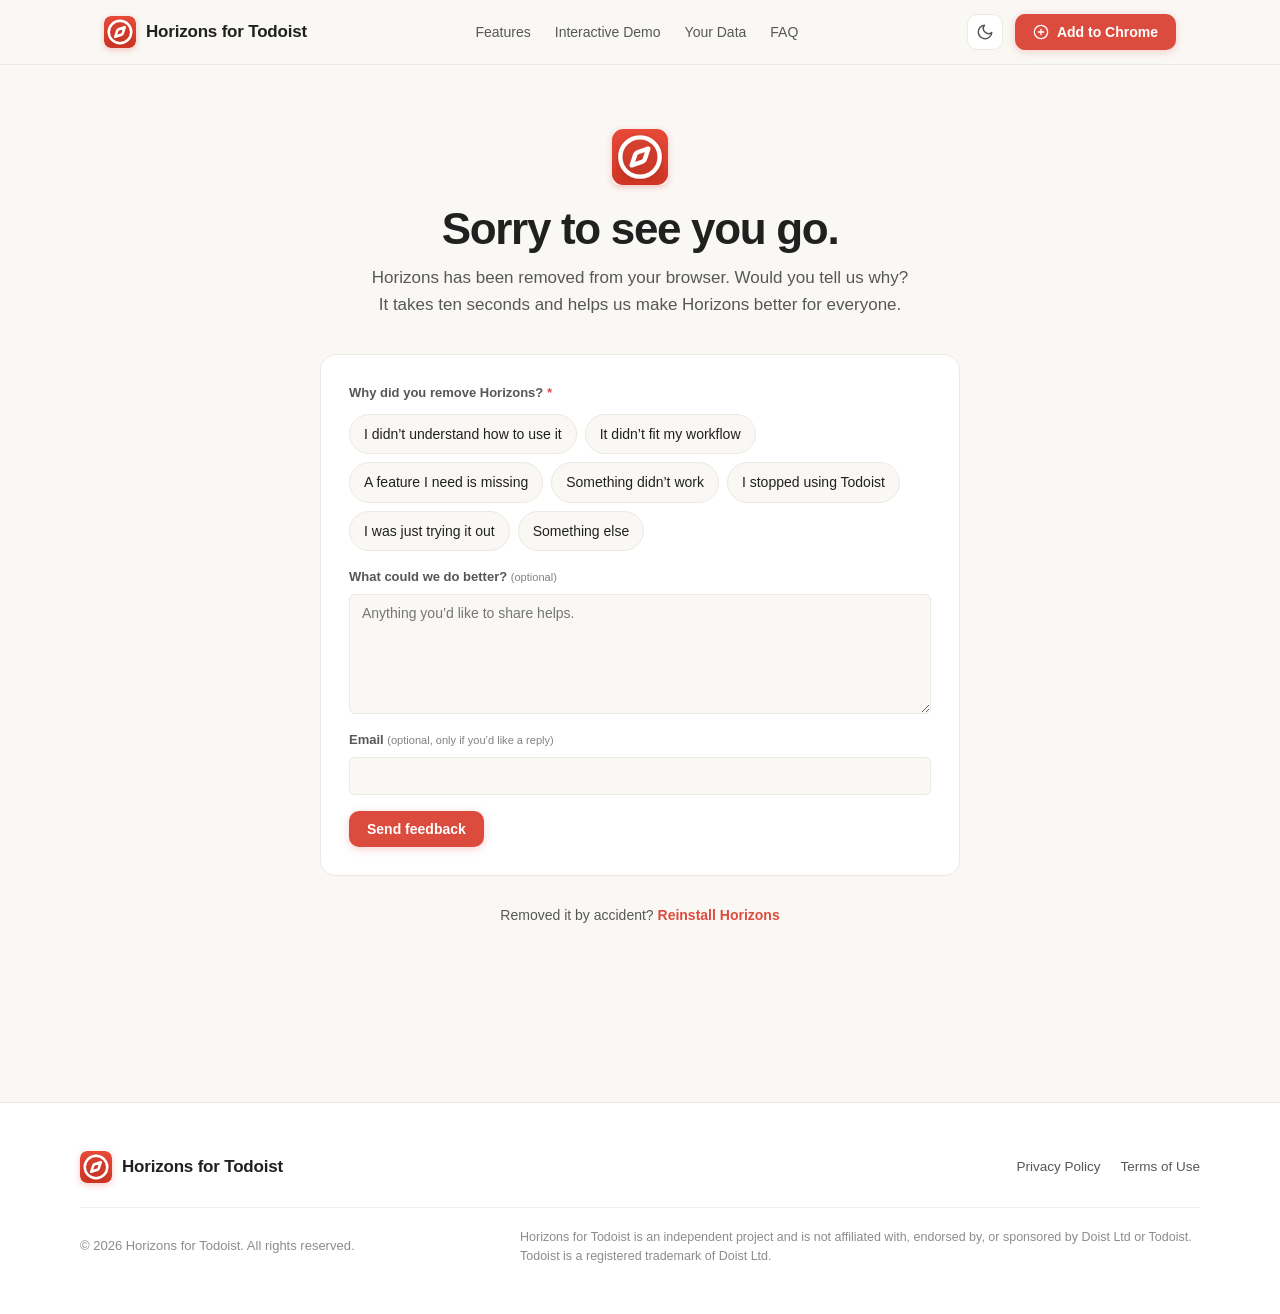
==== goodbye.html @ ed88fe88 "Add uninstall feedback page (goodbye.html) Co-authored-by: Copilot <223556219+Copilot@users.noreply." ====
<!DOCTYPE html>
<html lang="en">
<head>
  <meta charset="UTF-8">
  <meta name="viewport" content="width=device-width, initial-scale=1.0">
  <meta http-equiv="Content-Security-Policy" content="default-src 'self'; script-src 'self' 'unsafe-inline'; style-src 'self' 'unsafe-inline'; img-src 'self' data:; font-src 'self'; connect-src https://api.web3forms.com; form-action https://api.web3forms.com; object-src 'none'; base-uri 'self'">
  <meta name="referrer" content="strict-origin-when-cross-origin">
  <title>Sorry to see you go: Horizons for Todoist</title>
  <meta name="description" content="Horizons for Todoist has been removed. Tell us why so we can make it better.">
  <meta name="robots" content="noindex, nofollow">
  <link rel="stylesheet" href="style.css?v=20261005-j">
  <link rel="icon" type="image/svg+xml" href="assets/icon/icon.svg">
  <link rel="icon" type="image/png" sizes="32x32" href="assets/icon/32.png">
  <link rel="apple-touch-icon" href="assets/icon/128.png">
</head>
<body>
  <header class="site-header">
    <div class="header-inner">
      <a href="index.html" class="brand">
        <div class="brand-icon"><img src="assets/icon/icon.svg" alt="" width="32" height="32">
        </div>
        <span>Horizons for Todoist</span>
      </a>

      <nav class="site-nav">
        <a href="index.html#upgrades" class="nav-link">Features</a>
        <a href="index.html#preview" class="nav-link">Interactive Demo</a>
        <a href="index.html#privacy-by-design" class="nav-link">Your Data</a>
        <a href="index.html#faq" class="nav-link">FAQ</a>
      </nav>

      <div class="header-actions">
        <button id="themeToggle" class="theme-toggle-btn" aria-label="Toggle theme" title="Toggle theme">
          <svg id="themeIconSun" width="18" height="18" viewBox="0 0 24 24" fill="none" stroke="currentColor" stroke-width="2" stroke-linecap="round" stroke-linejoin="round" style="display: none;">
            <circle cx="12" cy="12" r="5"></circle>
            <line x1="12" y1="1" x2="12" y2="3"></line>
            <line x1="12" y1="21" x2="12" y2="23"></line>
            <line x1="4.22" y1="4.22" x2="5.64" y2="5.64"></line>
            <line x1="18.36" y1="18.36" x2="19.78" y2="19.78"></line>
            <line x1="1" y1="12" x2="3" y2="12"></line>
            <line x1="21" y1="12" x2="23" y2="12"></line>
            <line x1="4.22" y1="19.78" x2="5.64" y2="18.36"></line>
            <line x1="18.36" y1="5.64" x2="19.78" y2="4.22"></line>
          </svg>
          <svg id="themeIconMoon" width="18" height="18" viewBox="0 0 24 24" fill="none" stroke="currentColor" stroke-width="2" stroke-linecap="round" stroke-linejoin="round">
            <path d="M21 12.79A9 9 0 1 1 11.21 3 7 7 0 0 0 21 12.79z"></path>
          </svg>
        </button>

        <a href="https://chromewebstore.google.com/" target="_blank" rel="noopener" class="btn btn-primary">
          <svg aria-hidden="true" width="16" height="16" viewBox="0 0 24 24" fill="none" stroke="currentColor" stroke-width="2" stroke-linecap="round" stroke-linejoin="round">
            <circle cx="12" cy="12" r="10"></circle>
            <path d="M8 12h8"></path>
            <path d="M12 8v8"></path>
          </svg>
          <span>Add to Chrome</span>
        </a>
      </div>
    </div>
  </header>

  <main class="goodbye-page">
    <div class="goodbye-intro page-intro">
      <span class="brand-icon goodbye-logo" aria-hidden="true"><img src="assets/icon/icon.svg" alt="" width="56" height="56"></span>
      <h1>Sorry to see you go.</h1>
      <p class="lead">Horizons has been removed from your browser. Would you tell us why? It takes ten seconds and helps us make Horizons better for everyone.</p>
    </div>

    <form class="contact-form goodbye-form scroll-reveal" id="goodbye-form" action="https://api.web3forms.com/submit" method="POST" novalidate>
      <input type="hidden" name="access_key" value="0c10ac19-3ae4-4728-b9e1-c7d0590e8fdd">
      <input type="hidden" name="subject" value="[Horizons Uninstall] Feedback">
      <input type="hidden" name="from_name" value="Horizons Uninstall Survey">
      <div class="contact-botcheck" aria-hidden="true">
        <input type="text" name="botcheck" tabindex="-1" autocomplete="off">
      </div>

      <fieldset class="goodbye-reasons">
        <legend>Why did you remove Horizons? <span class="contact-required" aria-hidden="true">*</span></legend>
        <div class="goodbye-reason-list">
            <label class="goodbye-reason">
              <input type="radio" name="reason" value="didnt-understand" required>
              <span>I didn’t understand how to use it</span>
            </label>
            <label class="goodbye-reason">
              <input type="radio" name="reason" value="workflow">
              <span>It didn’t fit my workflow</span>
            </label>
            <label class="goodbye-reason">
              <input type="radio" name="reason" value="missing-feature">
              <span>A feature I need is missing</span>
            </label>
            <label class="goodbye-reason">
              <input type="radio" name="reason" value="broken">
              <span>Something didn’t work</span>
            </label>
            <label class="goodbye-reason">
              <input type="radio" name="reason" value="stopped-todoist">
              <span>I stopped using Todoist</span>
            </label>
            <label class="goodbye-reason">
              <input type="radio" name="reason" value="trying">
              <span>I was just trying it out</span>
            </label>
            <label class="goodbye-reason">
              <input type="radio" name="reason" value="other">
              <span>Something else</span>
            </label>
        </div>
      </fieldset>

      <label class="contact-field">
        <span>What could we do better? <small class="contact-optional">(optional)</small></span>
        <textarea name="message" rows="4" maxlength="3000" placeholder="Anything you’d like to share helps."></textarea>
      </label>

      <label class="contact-field">
        <span>Email <small class="contact-optional">(optional, only if you’d like a reply)</small></span>
        <input type="email" name="email" autocomplete="email" maxlength="100">
      </label>

      <div class="contact-actions">
        <button type="submit" class="btn btn-primary">Send feedback</button>
        <p class="contact-status" role="status" aria-live="polite"></p>
      </div>
    </form>

    <div class="goodbye-thanks" id="goodbye-thanks" hidden tabindex="-1">
      <span class="goodbye-thanks-check" aria-hidden="true"><svg viewBox="0 0 24 24"><path d="m6 12.5 4 4L18 8.5"></path></svg></span>
      <h2>Thank you.</h2>
      <p>Your feedback goes straight to the person building Horizons. Every answer is read.</p>
    </div>

    <p class="goodbye-reinstall">
      Removed it by accident?
      <a href="https://chromewebstore.google.com/" target="_blank" rel="noopener">Reinstall Horizons</a>
    </p>
  </main>

  <footer class="site-footer">
    <div class="footer-inner">
      <div class="footer-top scroll-reveal">
        <a href="index.html" class="brand">
          <div class="brand-icon"><img src="assets/icon/icon.svg" alt="" width="32" height="32">
          </div>
          <span>Horizons for Todoist</span>
        </a>

        <div class="footer-links">
          <a href="privacy.html" class="footer-link">Privacy Policy</a>
          <a href="terms.html" class="footer-link">Terms of Use</a>
        </div>
      </div>

      <div class="footer-bottom scroll-reveal">
        <p>&copy; 2026 Horizons for Todoist. All rights reserved.</p>
        <p class="disclaimer-text">
          Horizons for Todoist is an independent project and is not affiliated with, endorsed by, or sponsored by Doist Ltd or Todoist. Todoist is a registered trademark of Doist Ltd.
        </p>
      </div>
    </div>
  </footer>

  <script>
    const themeToggleBtn = document.getElementById('themeToggle');
    const sunIcon = document.getElementById('themeIconSun');
    const moonIcon = document.getElementById('themeIconMoon');

    function applyTheme(theme) {
      if (theme === 'dark') {
        document.documentElement.setAttribute('data-theme', 'dark');
        sunIcon.style.display = 'block';
        moonIcon.style.display = 'none';
      } else {
        document.documentElement.setAttribute('data-theme', 'light');
        sunIcon.style.display = 'none';
        moonIcon.style.display = 'block';
      }
    }

    const savedTheme = localStorage.getItem('th_theme');
    if (savedTheme) {
      applyTheme(savedTheme);
    } else if (window.matchMedia && window.matchMedia('(prefers-color-scheme: dark)').matches) {
      applyTheme('dark');
    } else {
      applyTheme('light');
    }

    const systemThemeQuery = window.matchMedia && window.matchMedia('(prefers-color-scheme: dark)');
    if (systemThemeQuery && systemThemeQuery.addEventListener) {
      systemThemeQuery.addEventListener('change', (event) => {
        localStorage.removeItem('th_theme');
        applyTheme(event.matches ? 'dark' : 'light');
      });
    }

    themeToggleBtn.addEventListener('click', () => {
      const current = document.documentElement.getAttribute('data-theme');
      const next = current === 'dark' ? 'light' : 'dark';
      localStorage.setItem('th_theme', next);
      applyTheme(next);
    });
  </script>
  <script src="goodbye.js?v=20261005-a"></script>
  <script src="motion.js?v=20261004-zd"></script>
</body>
</html>
---- style.css ----
/* ==========================================================================
   Horizons for Todoist - Design System & Stylesheet
   Designed to match the authentic Todoist aesthetic and user experience.
   ========================================================================== */

:root {
  /* Brand & Accents */
  --td-brand: #dc4c3e;
  --td-brand-hover: #c3392c;
  --td-brand-subtle: rgba(220, 76, 62, 0.08);
  --td-brand-glow: rgba(220, 76, 62, 0.2);

  /* Todoist Priority Palette */
  --td-p1: #d1453b;
  --td-p2: #eb8909;
  --td-p3: #246fe0;
  --td-p4: #808080;

  /* Surfaces & Backgrounds */
  --td-bg: #faf8f5;
  --td-surface: #ffffff;
  --td-surface-hover: #f5f3ef;
  --td-surface-active: #ece9e3;
  --td-card-bg: #ffffff;
  --td-header-bg: rgba(250, 248, 245, 0.85);

  /* Borders & Dividers */
  --td-border: #ede8e1;
  --td-border-subtle: #f2eee8;
  --td-border-focus: #dc4c3e;

  /* Typography */
  --td-text-primary: #202020;
  --td-text-secondary: #575757;
  --td-text-tertiary: #8c8c8c;
  --td-font: -apple-system, BlinkMacSystemFont, "Segoe UI", Roboto, Helvetica, Arial, sans-serif;

  /* Shadows */
  --td-shadow-sm: 0 1px 3px rgba(0, 0, 0, 0.04), 0 1px 2px rgba(0, 0, 0, 0.02);
  --td-shadow-md: 0 4px 16px rgba(0, 0, 0, 0.06), 0 1px 3px rgba(0, 0, 0, 0.03);
  --td-shadow-lg: 0 12px 32px rgba(0, 0, 0, 0.08), 0 2px 6px rgba(0, 0, 0, 0.04);

  /* Layout & Radii */
  --td-radius-sm: 6px;
  --td-radius-md: 10px;
  --td-radius-lg: 16px;
  --td-radius-pill: 9999px;
  --td-max-width: 1120px;
  --td-transition: all 0.2s cubic-bezier(0.16, 1, 0.3, 1);
}

/* Dark Mode (Class-based override or system preference) */
[data-theme="dark"] {
  --td-bg: #1e1e1e;
  --td-surface: #282828;
  --td-surface-hover: #323232;
  --td-surface-active: #3c3c3c;
  --td-card-bg: #282828;
  --td-header-bg: rgba(30, 30, 30, 0.85);
  --td-border: #383838;
  --td-border-subtle: #303030;
  --td-text-primary: #f5f5f5;
  --td-text-secondary: #aaaaaa;
  --td-text-tertiary: #707070;
  --td-shadow-sm: 0 1px 3px rgba(0, 0, 0, 0.3);
  --td-shadow-md: 0 6px 20px rgba(0, 0, 0, 0.35);
  --td-shadow-lg: 0 16px 40px rgba(0, 0, 0, 0.5);
}

@media (prefers-color-scheme: dark) {
  :root:not([data-theme="light"]) {
    --td-bg: #1e1e1e;
    --td-surface: #282828;
    --td-surface-hover: #323232;
    --td-surface-active: #3c3c3c;
    --td-card-bg: #282828;
    --td-header-bg: rgba(30, 30, 30, 0.85);
    --td-border: #383838;
    --td-border-subtle: #303030;
    --td-text-primary: #f5f5f5;
    --td-text-secondary: #aaaaaa;
    --td-text-tertiary: #707070;
    --td-shadow-sm: 0 1px 3px rgba(0, 0, 0, 0.3);
    --td-shadow-md: 0 6px 20px rgba(0, 0, 0, 0.35);
    --td-shadow-lg: 0 16px 40px rgba(0, 0, 0, 0.5);
  }
}

/* ==========================================================================
   Base & Resets
   ========================================================================== */

* {
  box-sizing: border-box;
  margin: 0;
  padding: 0;
}

html {
  scroll-behavior: smooth;
  -webkit-text-size-adjust: 100%;
}

#preview,
#upgrades,
#walkthrough,
#privacy-by-design,
#faq {
  scroll-margin-top: 104px;
}

/* Offset the section's top padding + border so its heading lands where the others do. */
#privacy-by-design {
  scroll-margin-top: 39px;
}

body {
  font-family: var(--td-font);
  background-color: var(--td-bg);
  color: var(--td-text-primary);
  line-height: 1.6;
  -webkit-font-smoothing: antialiased;
  -moz-osx-font-smoothing: grayscale;
  transition: background-color 0.25s ease, color 0.25s ease;
}

a {
  color: inherit;
  text-decoration: none;
}

button {
  font-family: inherit;
  cursor: pointer;
  border: none;
  background: none;
}

/* ==========================================================================
   Header & Navigation
   ========================================================================== */

.site-header {
  position: sticky;
  top: 0;
  z-index: 100;
  backdrop-filter: blur(16px);
  -webkit-backdrop-filter: blur(16px);
  background-color: var(--td-header-bg);
  border-bottom: 1px solid var(--td-border);
  transition: background-color 0.25s ease, border-color 0.25s ease;
}

.header-inner {
  max-width: var(--td-max-width);
  margin: 0 auto;
  padding: 14px 24px;
  display: flex;
  align-items: center;
  justify-content: space-between;
  gap: 16px;
}

.brand {
  display: flex;
  align-items: center;
  gap: 10px;
  font-weight: 700;
  font-size: 17px;
  letter-spacing: -0.2px;
  color: var(--td-text-primary);
  text-decoration: none;
}

.brand-icon {
  width: 32px;
  height: 32px;
  border-radius: 7px;
  display: flex;
  align-items: center;
  justify-content: center;
  overflow: hidden;
  box-shadow: 0 2px 6px rgba(220, 76, 62, 0.3);
}

.brand-icon img {
  display: block;
  width: 100%;
  height: 100%;
}

.site-nav {
  display: flex;
  align-items: center;
  gap: 24px;
}

.nav-link {
  font-size: 14px;
  font-weight: 500;
  color: var(--td-text-secondary);
  transition: color 0.15s ease;
}

.nav-link:hover,
.nav-link.active {
  color: var(--td-brand);
}

.header-actions {
  display: flex;
  align-items: center;
  gap: 12px;
}

.header-actions .btn {
  height: 36px;
  padding-block: 0;
}

.theme-toggle-btn {
  width: 36px;
  height: 36px;
  display: flex;
  align-items: center;
  justify-content: center;
  border-radius: var(--td-radius-md);
  color: var(--td-text-secondary);
  border: 1px solid var(--td-border);
  background: var(--td-surface);
  transition: var(--td-transition);
}

.theme-toggle-btn:hover {
  color: var(--td-text-primary);
  background: var(--td-surface-hover);
  border-color: var(--td-border);
}

/* ==========================================================================
   Buttons
   ========================================================================== */

.btn {
  display: inline-flex;
  align-items: center;
  justify-content: center;
  gap: 8px;
  font-size: 14px;
  font-weight: 600;
  padding: 10px 18px;
  border-radius: var(--td-radius-md);
  transition: var(--td-transition);
  text-decoration: none;
  white-space: nowrap;
}

.btn-primary {
  background-color: var(--td-brand);
  color: #ffffff;
  box-shadow: 0 2px 8px rgba(220, 76, 62, 0.25);
}

.btn-primary:hover {
  background-color: var(--td-brand-hover);
  transform: translateY(-1px);
  box-shadow: 0 4px 12px rgba(220, 76, 62, 0.35);
}

.btn-secondary {
  background-color: var(--td-surface);
  color: var(--td-text-primary);
  border: 1px solid var(--td-border);
  box-shadow: var(--td-shadow-sm);
}

.btn-secondary:hover {
  background-color: var(--td-surface-hover);
  border-color: var(--td-border);
  transform: translateY(-1px);
}

.btn-lg {
  padding: 13px 24px;
  font-size: 15px;
  border-radius: var(--td-radius-md);
}

/* ==========================================================================
   Hero Section
   ========================================================================== */

.hero {
  max-width: 820px;
  margin: 60px auto 40px;
  padding: 0 24px;
  text-align: center;
}

.pill-badge {
  display: inline-flex;
  align-items: center;
  gap: 8px;
  background-color: var(--td-brand-subtle);
  color: var(--td-brand);
  font-size: 13px;
  font-weight: 600;
  padding: 6px 14px;
  border-radius: var(--td-radius-pill);
  margin-bottom: 24px;
  border: 1px solid rgba(220, 76, 62, 0.15);
}

.hero h1 {
  font-size: 46px;
  font-weight: 800;
  line-height: 1.18;
  letter-spacing: -1px;
  margin-bottom: 20px;
  color: var(--td-text-primary);
}

.hero p.lead {
  font-size: 19px;
  line-height: 1.55;
  color: var(--td-text-secondary);
  max-width: 660px;
  margin: 0 auto 32px;
}

.hero-cta {
  display: flex;
  align-items: center;
  justify-content: center;
  gap: 16px;
  flex-wrap: wrap;
}

.hero-perks {
  display: flex;
  flex-wrap: wrap;
  justify-content: center;
  gap: 6px 20px;
  margin: 20px 0 0;
  padding: 0;
  list-style: none;
  color: var(--td-text-secondary);
  font-size: 14px;
  font-weight: 500;
}

.hero-perks li {
  display: inline-flex;
  align-items: center;
  gap: 6px;
}

.hero-perks li::before {
  content: "";
  width: 14px;
  height: 14px;
  background: #3fa66b;
  -webkit-mask: url("data:image/svg+xml,%3Csvg xmlns='http://www.w3.org/2000/svg' viewBox='0 0 24 24' fill='none' stroke='black' stroke-width='3' stroke-linecap='round' stroke-linejoin='round'%3E%3Cpath d='m5 12.5 4.5 4.5L19 7.5'/%3E%3C/svg%3E") center / contain no-repeat;
  mask: url("data:image/svg+xml,%3Csvg xmlns='http://www.w3.org/2000/svg' viewBox='0 0 24 24' fill='none' stroke='black' stroke-width='3' stroke-linecap='round' stroke-linejoin='round'%3E%3Cpath d='m5 12.5 4.5 4.5L19 7.5'/%3E%3C/svg%3E") center / contain no-repeat;
}

/* ==========================================================================
  Interactive Demo
   ========================================================================== */

.preview-container {
  max-width: var(--td-max-width);
  margin: 0 auto 80px;
  padding: 0 24px;
}

.preview-disclaimer {
  margin: 10px 4px 0;
  color: var(--td-text-tertiary);
  font-size: 12px;
  line-height: 1.5;
  text-align: right;
}

.preview-shell {
  background-color: var(--td-surface);
  border: 1px solid var(--td-border);
  border-radius: var(--td-radius-lg);
  box-shadow: var(--td-shadow-lg);
  overflow: hidden;
}

.preview-app-topbar {
  display: flex;
  align-items: center;
  justify-content: space-between;
  padding: 18px 28px 14px;
  background-color: var(--td-surface);
  border-bottom: 1px solid var(--td-border);
  flex-wrap: wrap;
  gap: 16px;
}

.preview-app-brand {
  display: flex;
  align-items: center;
  gap: 14px;
}

.preview-app-heading {
  font-size: 22px;
  font-weight: 700;
  color: var(--td-text-primary);
  margin: 0;
  letter-spacing: -0.3px;
}

.preview-status-indicator {
  display: inline-flex;
  align-items: center;
  background-color: var(--td-bg);
  border: 1px solid var(--td-border);
  padding: 3px;
  border-radius: var(--td-radius-md);
}

.preview-status-inner {
  display: inline-flex;
  align-items: center;
  gap: 7px;
  height: 28px;
  padding: 0 11px;
  border-radius: var(--td-radius-sm);
  background-color: transparent;
  box-shadow: none;
  color: #1f8a3a;
  font-size: 13px;
  font-weight: 600;
}

[data-theme="dark"] .preview-status-inner {
  color: #5fcf7b;
}

.preview-status-dot {
  width: 7px;
  height: 7px;
  border-radius: 50%;
  background-color: #2ea94b;
  box-shadow: 0 0 0 3px rgba(46, 169, 75, 0.2);
}

/* Year Navigation Bar */
.preview-year-nav {
  display: flex;
  align-items: center;
  gap: 4px;
  background-color: var(--td-bg);
  border: 1px solid var(--td-border);
  padding: 3px;
  border-radius: var(--td-radius-md);
}

.preview-year-arrow {
  width: 28px;
  height: 28px;
  border-radius: var(--td-radius-sm);
  border: none;
  background: none;
  color: var(--td-text-secondary);
  display: flex;
  align-items: center;
  justify-content: center;
  cursor: pointer;
  transition: all 0.15s ease;
  padding: 0;
}

.preview-year-arrow:hover {
  background-color: var(--td-surface-hover);
  color: var(--td-text-primary);
}

.preview-year-buttons {
  display: flex;
  align-items: center;
  gap: 2px;
}

.preview-year-btn {
  height: 28px;
  padding: 0 10px;
  border-radius: var(--td-radius-sm);
  border: 1px solid transparent;
  background: none;
  color: var(--td-text-secondary);
  font-size: 13px;
  font-weight: 500;
  cursor: pointer;
  transition: all 0.15s ease;
}

.preview-year-btn:hover {
  color: var(--td-text-primary);
}

.preview-year-btn.is-selected {
  background-color: var(--td-surface);
  border-color: var(--td-brand);
  color: var(--td-brand);
  font-weight: 700;
  box-shadow: 0 1px 3px rgba(0, 0, 0, 0.05);
}

[data-theme="dark"] .preview-year-btn.is-selected {
  box-shadow: 0 1px 3px rgba(0, 0, 0, 0.3);
}

/* ==========================================================================
   Three Workspaces (Year, Month, Week as Columns)
   ========================================================================== */

.preview-workspaces {
  padding: 24px 28px 32px;
  display: grid;
  grid-template-columns: repeat(3, minmax(0, 1fr));
  grid-template-rows: auto 1fr;
  column-gap: 24px;
  background-color: var(--td-surface);
}

/* Each column spans the header row and the content row so lanes align across columns */
.preview-tier-section {
  display: grid;
  grid-row: span 2;
  grid-template-rows: subgrid;
  min-width: 0;
}

.preview-section-header {
  display: flex;
  flex-wrap: wrap;
  align-items: center;
  justify-content: space-between;
  gap: 8px;
  align-content: flex-start;
  min-width: 0;
  padding: 4px 0 12px;
  user-select: none;
}

@media (max-width: 960px) {
  .preview-workspaces {
    display: flex;
    flex-direction: column;
    gap: 28px;
  }
  .preview-tier-section {
    display: flex;
    flex-direction: column;
  }
}

.preview-section-left {
  display: flex;
  align-items: center;
  gap: 8px;
  cursor: pointer;
}

.preview-section-title {
  margin: 0;
  font-size: 16px;
  font-weight: 700;
  color: var(--td-text-primary);
  letter-spacing: -0.2px;
}

.tier-chevron {
  color: var(--td-text-tertiary);
  transition: transform 0.2s ease, color 0.15s ease;
}

.preview-section-left:hover .tier-chevron {
  color: var(--td-text-primary);
}

.preview-tier-section.is-collapsed .tier-chevron {
  transform: rotate(-90deg);
}

.preview-section-controls {
  display: flex;
  align-items: center;
  gap: 12px;
}

.preview-nav-group {
  display: flex;
  align-items: center;
  background-color: var(--td-bg);
  border: 1px solid var(--td-border);
  border-radius: var(--td-radius-md);
  padding: 2px;
}

.preview-nav-arrow {
  width: 24px;
  height: 24px;
  display: flex;
  align-items: center;
  justify-content: center;
  background: none;
  border: none;
  color: var(--td-text-secondary);
  cursor: pointer;
  border-radius: var(--td-radius-sm);
  transition: color 0.15s ease;
  padding: 0;
}

.preview-nav-arrow:hover {
  color: var(--td-text-primary);
}

.preview-nav-arrow:disabled {
  color: var(--td-text-tertiary);
  cursor: not-allowed;
  opacity: 0.5;
}

.preview-nav-today {
  border: none;
  background: none;
  font-size: 12px;
  font-weight: 600;
  color: var(--td-text-secondary);
  padding: 0 8px;
  height: 24px;
  cursor: pointer;
  transition: color 0.15s ease;
}

.preview-nav-today:hover {
  color: var(--td-text-primary);
}

.preview-nav-today:disabled {
  cursor: not-allowed;
  opacity: 0.5;
}

.tier-content {
  display: flex;
  flex-direction: column;
  min-width: 0;
}

.preview-tier-section.is-collapsed .tier-content {
  display: none;
}

.preview-lane-header {
  display: flex;
  align-items: center;
  justify-content: space-between;
  margin-bottom: 8px;
  padding: 0 2px;
}

.preview-lane-label {
  font-size: 13.5px;
  font-weight: 700;
  color: var(--td-text-primary);
}

.preview-week-header-info {
  display: flex;
  align-items: baseline;
  gap: 8px;
}

.preview-week-dates {
  font-size: 12px;
  font-weight: 400;
  color: var(--td-text-tertiary);
}

.preview-lane-count {
  font-size: 12px;
  font-weight: 500;
  color: var(--td-text-tertiary);
}

.tier-goal-list {
  display: flex;
  flex-direction: column;
  gap: 8px;
  margin-bottom: 8px;
}

/* Authentic Goal Item Card */
.mini-goal-row {
  display: flex;
  align-items: flex-start;
  justify-content: space-between;
  min-width: 0;
  padding: 9px 12px;
  border-radius: 7px;
  background-color: var(--td-card-bg);
  border: 1px solid var(--td-border);
  box-shadow: 0 1px 2px rgba(0, 0, 0, 0.04);
  transition: all 0.15s ease;
}

.mini-goal-row:hover {
  border-color: #d6d0c7;
  box-shadow: 0 2px 6px rgba(0, 0, 0, 0.06);
}

.mini-goal-row.is-linked-highlight {
  border-color: var(--td-brand);
}

[data-theme="dark"] .mini-goal-row.is-linked-highlight {
  border-color: #de4c4a;
}

[data-theme="dark"] .mini-goal-row:hover {
  border-color: #444;
}

.mini-goal-left {
  display: flex;
  align-items: flex-start;
  gap: 10px;
  flex: 1;
  min-width: 0;
  cursor: pointer;
}

/* Authentic Todoist Checkbox */
.mini-checkbox {
  width: 18px;
  height: 18px;
  min-width: 18px;
  margin-top: 1px;
  border-radius: 50%;
  border: 1.5px solid var(--td-text-tertiary);
  display: flex;
  align-items: center;
  justify-content: center;
  cursor: pointer;
  transition: all 0.15s ease;
  background-color: transparent;
  flex-shrink: 0;
}

.mini-checkbox:hover {
  border-color: var(--td-brand);
  background-color: var(--td-brand-subtle);
}

.mini-checkbox.checked {
  border-color: var(--td-brand);
  background-color: var(--td-brand);
}

.mini-checkbox .check-icon {
  opacity: 0;
  transform: scale(0.5);
  transition: all 0.15s ease;
  color: #ffffff;
}

.mini-checkbox.checked .check-icon {
  opacity: 1;
  transform: scale(1);
}

.mini-goal-main {
  display: flex;
  flex-direction: column;
  gap: 4px;
  flex: 1;
  min-width: 0;
}

.mini-goal-text {
  font-size: 13.5px;
  font-weight: 500;
  line-height: 18px;
  color: var(--td-text-primary);
  transition: color 0.15s ease, text-decoration 0.15s ease;
  overflow-wrap: anywhere;
}

.mini-goal-row.is-completed .mini-goal-text {
  color: var(--td-text-secondary);
  text-decoration: line-through;
}

/* Parent Goal Tag (Cascade connection) */
.mini-parent-badge {
  display: inline-flex;
  align-items: center;
  gap: 4px;
  font-size: 11px;
  line-height: 14px;
  color: var(--td-text-secondary);
  max-width: fit-content;
  background: var(--td-surface-hover);
  padding: 1px 6px;
  border-radius: 4px;
  border: 1px solid var(--td-border);
}

.mini-parent-icon {
  flex-shrink: 0;
  color: var(--td-brand);
}

.mini-parent-text {
  overflow: hidden;
  text-overflow: ellipsis;
  white-space: nowrap;
}

/* Year Goal Progress Bar */
.mini-year-footer {
  margin-top: 4px;
  display: flex;
  flex-direction: column;
  gap: 3px;
  width: 100%;
}

.mini-progress-track {
  width: 100%;
  height: 3px;
  background: var(--td-border);
  border-radius: 2px;
  overflow: hidden;
}

.mini-progress-fill {
  height: 100%;
  background: var(--td-brand);
  border-radius: 2px;
  transition: width 0.25s ease;
}

.mini-progress-row {
  display: flex;
  align-items: center;
  justify-content: space-between;
  font-size: 11px;
  color: var(--td-text-tertiary);
  font-weight: 400;
}

.mini-progress-pct {
  font-weight: 600;
  color: var(--td-text-secondary);
}

/* Add Goal Trigger & Inline Composer */
.mini-add-trigger {
  display: inline-flex;
  align-items: center;
  gap: 8px;
  color: var(--td-text-secondary);
  font-size: 13px;
  font-weight: 500;
  padding: 6px 10px;
  border-radius: var(--td-radius-sm);
  cursor: pointer;
  transition: all 0.15s ease;
  align-self: flex-start;
  border: none;
  background: none;
  margin-top: 2px;
}

.mini-add-trigger:hover {
  color: var(--td-brand);
  background-color: var(--td-brand-subtle);
}

.mini-add-trigger .plus-circle {
  width: 17px;
  height: 17px;
  border-radius: 50%;
  display: flex;
  align-items: center;
  justify-content: center;
  background-color: var(--td-brand);
  color: #fff;
  font-size: 13px;
  line-height: 1;
}

.mini-inline-composer {
  display: none;
  background-color: var(--td-card-bg);
  border: 1px solid var(--td-border);
  border-radius: var(--td-radius-md);
  padding: 12px 14px;
  box-shadow: var(--td-shadow-sm);
  margin-top: 6px;
}

.mini-inline-composer.open,
.mini-inline-composer.is-open {
  display: flex;
  flex-direction: column;
  gap: 10px;
}

.mini-composer-input {
  width: 100%;
  border: 1px solid var(--td-border);
  background: var(--td-surface);
  color: var(--td-text-primary);
  font-family: inherit;
  font-size: 13.5px;
  padding: 8px 12px;
  border-radius: var(--td-radius-sm);
  outline: none;
  transition: border-color 0.15s ease;
}

.mini-composer-input:focus {
  border-color: var(--td-brand);
}

.mini-composer-actions {
  display: flex;
  align-items: center;
  gap: 8px;
  justify-content: flex-end;
}

.mini-composer-btn-save {
  background-color: var(--td-brand);
  color: #fff;
  padding: 6px 14px;
  font-size: 13px;
  font-weight: 600;
  border-radius: var(--td-radius-sm);
  cursor: pointer;
  border: none;
  transition: background-color 0.15s ease;
}

.mini-composer-btn-save:hover {
  background-color: var(--td-brand-hover);
}

.mini-composer-btn-cancel {
  background: none;
  color: var(--td-text-secondary);
  padding: 6px 12px;
  font-size: 13px;
  font-weight: 500;
  border-radius: var(--td-radius-sm);
  cursor: pointer;
  border: none;
}

.mini-composer-btn-cancel:hover {
  background-color: var(--td-surface-active);
  color: var(--td-text-primary);
}

@media (max-width: 680px) {
  .preview-year-nav {
    gap: 1px;
    min-width: 0;
    max-width: 100%;
    padding: 2px;
  }
  .preview-year-arrow {
    width: 24px;
  }
  .preview-year-btn {
    min-width: 0;
    padding: 0 4px;
  }
  .preview-workspaces {
    padding: 16px;
    gap: 18px;
  }
  .tier-content {
    padding-left: 12px;
  }
}


/* ==========================================================================
  Shared Section Layout
  ========================================================================== */

.section-container {
  max-width: var(--td-max-width);
  margin: 0 auto 90px;
  padding: 0 24px;
}

.section-header {
  text-align: center;
  max-width: 640px;
  margin: 0 auto 48px;
}

.section-header h2 {
  font-size: 32px;
  font-weight: 800;
  letter-spacing: -0.5px;
  margin-bottom: 12px;
}

.section-header p {
  font-size: 17px;
  color: var(--td-text-secondary);
}

/* ==========================================================================
   New Homepage Sections
   ========================================================================== */

.upgrade-grid {
  display: grid;
  grid-template-columns: repeat(3, minmax(0, 1fr));
  column-gap: 36px;
  row-gap: 12px;
}

.upgrade-item {
  border-top: 1px solid var(--td-border);
  padding: 24px 0 16px;
}

.upgrade-item svg {
  display: block;
  width: 24px;
  height: 24px;
  color: var(--td-brand);
  margin-bottom: 16px;
}

.upgrade-item h3,
.privacy-point h3 {
  font-size: 17px;
  font-weight: 700;
  margin-bottom: 6px;
}

.upgrade-item p,
.privacy-point p {
  color: var(--td-text-secondary);
  font-size: 14.5px;
  line-height: 1.55;
}

.walkthrough-section .section-header {
  margin-bottom: 32px;
}

.journey-demo {
  position: relative;
  overflow: hidden;
  border: 1px solid var(--td-border);
  border-radius: var(--td-radius-lg);
  background: var(--td-surface);
  box-shadow: var(--td-shadow-md);
}

.journey-demo-toolbar {
  min-height: 54px;
  display: flex;
  align-items: center;
  justify-content: space-between;
  gap: 16px;
  padding: 10px 20px;
  border-bottom: 1px solid var(--td-border);
}

.journey-demo-label {
  display: inline-flex;
  align-items: center;
  gap: 9px;
  color: var(--td-text-primary);
  font-size: 14px;
  font-weight: 700;
}

.journey-demo-controls {
  display: flex;
  align-items: center;
  gap: 14px;
}

.journey-demo-dot {
  width: 8px;
  height: 8px;
  border-radius: 50%;
  background: var(--td-brand);
}

.journey-demo-toggle,
.journey-demo-restart {
  display: inline-flex;
  align-items: center;
  justify-content: center;
  width: 32px;
  height: 32px;
  border: 1px solid var(--td-border);
  border-radius: var(--td-radius-sm);
  color: var(--td-text-secondary);
}

.journey-demo-toggle .icon-play,
.journey-demo-toggle[aria-pressed="true"] .icon-pause {
  display: none;
}

.journey-demo-toggle[aria-pressed="true"] .icon-play {
  display: block;
}

.journey-demo-toggle:hover,
.journey-demo-restart:hover {
  color: var(--td-brand);
}

.journey-demo-toggle:focus-visible,
.journey-demo-restart:focus-visible,
.faq-item summary:focus-visible,
.privacy-link:focus-visible {
  outline: 2px solid var(--td-brand);
  outline-offset: 4px;
}

.journey-flow {
  display: grid;
  grid-template-columns: minmax(0, 0.85fr) 28px minmax(0, 1fr) 28px minmax(0, 1.2fr);
  align-items: stretch;
  gap: 12px;
  padding: 36px;
  background: var(--td-bg);
}

.journey-flow .journey-step {
  transition: opacity 0.25s ease, border-color 0.25s ease;
}

.journey-flow.is-year-stage .journey-quarter,
.journey-flow.is-year-stage .journey-weeks,
.journey-flow.is-quarter-stage .journey-weeks {
  opacity: 0.62;
}

.journey-flow.is-full-stage .journey-step {
  opacity: 1;
}

.journey-step {
  min-width: 0;
  min-height: 320px;
  display: flex;
  flex-direction: column;
  align-items: flex-start;
  border: 1px solid var(--td-border);
  border-radius: var(--td-radius-md);
  background: var(--td-surface);
  padding: 20px;
}

.journey-step-label {
  width: 100%;
  display: flex;
  justify-content: space-between;
  gap: 8px;
  color: var(--td-text-tertiary);
  font-size: 11px;
  font-weight: 700;
  text-transform: uppercase;
}

.journey-step h3 {
  margin-top: 18px;
  margin-bottom: 6px;
  font-size: 17px;
  line-height: 1.35;
}

.journey-step p {
  color: var(--td-text-secondary);
  font-size: 13px;
  line-height: 1.45;
}

.journey-year-progress,
.journey-quarter-progress,
.journey-week-progress {
  width: 100%;
  margin-top: auto;
  padding-top: 24px;
}

.journey-progress-line {
  position: relative;
  display: flex;
  justify-content: space-between;
  gap: 10px;
  color: var(--td-text-tertiary);
  font-size: 11px;
  font-weight: 650;
}

.journey-year-count,
.journey-quarter-count,
.journey-week-count {
  color: var(--td-text-primary);
  font-variant-numeric: tabular-nums;
}

.journey-year-footer {
  display: flex;
  align-items: center;
  justify-content: space-between;
  gap: 8px;
  color: var(--td-text-secondary);
  font-size: 12px;
  font-weight: 600;
}

.journey-goal-entry {
  display: flex;
  min-width: 0;
  align-items: center;
  gap: 8px;
  border-bottom: 1px solid var(--td-border);
  padding: 8px 0;
  color: var(--td-text-primary);
  font-size: 13px;
}

.journey-year-entry {
  width: 100%;
  margin-top: 18px;
  border: 1px solid var(--td-border);
  border-radius: var(--td-radius-sm);
  background: var(--td-surface);
  padding: 10px 12px;
}

.journey-goal-copy {
  min-width: 0;
  flex: 1;
  overflow-wrap: anywhere;
}

.journey-goal-copy:empty::before {
  color: var(--td-text-tertiary);
  content: attr(data-placeholder);
}

.journey-goal-entry.is-skeleton .journey-goal-copy {
  font-size: 0;
}

.journey-goal-entry.is-skeleton .journey-goal-copy:empty::before {
  display: block;
  width: var(--skeleton-width, 72%);
  height: 10px;
  border-radius: var(--td-radius-pill);
  background: linear-gradient(90deg, var(--td-surface-hover) 25%, var(--td-surface-active) 50%, var(--td-surface-hover) 75%);
  background-size: 200% 100%;
  content: "";
}

.journey-goal-entry.is-skeleton .journey-save {
  visibility: hidden;
}

@media (prefers-reduced-motion: no-preference) {
  .journey-goal-entry.is-skeleton .journey-goal-copy:empty::before {
    animation: journey-skeleton-shimmer 1.5s ease-in-out infinite;
  }
}

@keyframes journey-skeleton-shimmer {
  to { background-position: -200% 0; }
}

.journey-save,
.journey-saved {
  flex: 0 0 auto;
  color: var(--td-brand);
  font-size: 11px;
  font-weight: 700;
}

.journey-saved {
  display: none;
  color: #287a50;
}

.journey-goal-entry.is-saved .journey-save {
  display: none;
}

.journey-goal-entry.is-saved .journey-saved {
  display: inline-flex;
}

.journey-goal-check {
  display: inline-flex;
  width: 18px;
  height: 18px;
  flex: 0 0 18px;
  align-items: center;
  justify-content: center;
  color: var(--td-text-tertiary);
  transition: color 0.2s ease;
}

.journey-goal-check svg {
  width: 100%;
  height: 100%;
}

.journey-check-path {
  stroke-dasharray: 12;
  stroke-dashoffset: 12;
  transition: stroke-dashoffset 0.3s ease;
}

.journey-goal-check.is-complete,
.journey-month-item.is-complete .journey-goal-check,
.journey-week-item.is-complete .journey-goal-check {
  color: #287a50;
}

.journey-goal-check.is-complete .journey-check-path,
.journey-month-item.is-complete .journey-check-path,
.journey-week-item.is-complete .journey-check-path {
  stroke-dashoffset: 0;
}

.journey-month-list,
.journey-week-list {
  width: 100%;
  margin-top: 14px;
  list-style: none;
}

.journey-month-item {
  display: grid;
  grid-template-columns: 32px minmax(0, 1fr) 18px;
  min-height: 50px;
  align-items: center;
  gap: 7px;
  border-top: 1px solid var(--td-border-subtle);
  padding: 3px 4px;
  transition: background-color 0.2s ease;
}

.journey-month-item.is-current,
.journey-week-item.is-current {
  background: var(--td-surface-hover);
}

.journey-month-name,
.journey-week-number {
  color: var(--td-text-tertiary);
  font-size: 10px;
  font-weight: 700;
}

.journey-month-item .journey-goal-entry {
  font-size: 13px;
}

.journey-week-heading {
  margin-top: 14px !important;
}

.journey-progress-track {
  height: 6px;
  overflow: hidden;
  margin: 10px 0;
  border-radius: var(--td-radius-pill);
  background: var(--td-surface-active);
}

.journey-progress-track > span {
  display: block;
  width: 100%;
  height: 100%;
  border-radius: inherit;
  background: var(--td-brand);
}

.journey-year-progress .journey-progress-track {
  margin: 8px 0;
}

.journey-month-item.is-current .journey-goal-entry,
.journey-week-item.is-current .journey-goal-entry {
  border-bottom-color: var(--td-brand);
}

.journey-week-item {
  display: grid;
  grid-template-columns: 42px minmax(0, 1fr) 18px;
  align-items: center;
  gap: 6px;
  min-height: 48px;
  border-top: 1px solid var(--td-border-subtle);
  padding: 2px 4px;
  color: var(--td-text-secondary);
  transition: background-color 0.2s ease;
}

.journey-week-item .journey-goal-entry {
  gap: 4px;
  padding: 6px 0;
  font-size: 13px;
}

.journey-week-item .journey-save,
.journey-week-item .journey-saved {
  font-size: 10px;
}

.journey-cursor {
  position: absolute;
  z-index: 2;
  top: 0;
  left: 0;
  width: 22px;
  height: 25px;
  overflow: visible;
  color: var(--td-text-primary);
  opacity: 0;
  pointer-events: none;
  transform: translate3d(var(--cursor-x, -40px), var(--cursor-y, -40px), 0) scale(var(--cursor-scale, 1));
  filter: drop-shadow(0 1px 1px rgba(0, 0, 0, 0.35));
  transition: transform 0.175s cubic-bezier(0.2, 0.65, 0.3, 1), opacity 0.12s ease;
}

.journey-cursor.is-visible {
  opacity: 1;
}

.journey-cursor.is-pressing {
  --cursor-scale: 0.88;
}

.journey-cursor path {
  fill: currentColor;
  stroke: var(--td-surface);
  stroke-linejoin: round;
  stroke-width: 1.5;
}

.journey-connector {
  position: relative;
  height: 1px;
  align-self: center;
  background: var(--td-border);
}

.journey-connector::after {
  position: absolute;
  top: -3px;
  right: 0;
  width: 6px;
  height: 6px;
  border-top: 1px solid var(--td-text-tertiary);
  border-right: 1px solid var(--td-text-tertiary);
  content: "";
  transform: rotate(45deg);
}

.privacy-section {
  padding-top: 64px;
  padding-bottom: 64px;
  border-top: 1px solid var(--td-border);
  border-bottom: 1px solid var(--td-border);
}

.privacy-section .section-header {
  margin-bottom: 32px;
}

.privacy-grid {
  display: grid;
  grid-template-columns: repeat(3, minmax(0, 1fr));
  gap: 32px;
}

.privacy-point {
  border-top: 2px solid var(--td-brand);
  padding-top: 16px;
}

.privacy-icon {
  display: block;
  width: 20px;
  height: 20px;
  margin-bottom: 14px;
  color: var(--td-brand);
}

.privacy-link {
  display: inline-flex;
  align-items: center;
  gap: 8px;
  margin-top: 28px;
  color: var(--td-brand);
  font-size: 14px;
  font-weight: 700;
}

.privacy-link span {
  transition: transform 0.2s ease;
}

.privacy-link:hover span {
  transform: translateX(3px);
}

.faq-section .section-header {
  margin-bottom: 20px;
}

.faq-list {
  max-width: 780px;
  margin: 0 auto;
  border-top: 1px solid var(--td-border);
}

.faq-item {
  border-bottom: 1px solid var(--td-border);
}

.faq-item summary {
  display: flex;
  align-items: center;
  justify-content: space-between;
  gap: 20px;
  padding: 20px 2px;
  color: var(--td-text-primary);
  cursor: pointer;
  font-size: 16px;
  font-weight: 650;
  list-style: none;
}

.faq-item summary::-webkit-details-marker {
  display: none;
}

.faq-item summary::after {
  flex: 0 0 auto;
  color: var(--td-brand);
  content: "+";
  font-size: 22px;
  font-weight: 400;
  line-height: 1;
  transition: transform 0.2s ease;
}

.faq-item[open] summary::after {
  transform: rotate(45deg);
}

.faq-answer {
  padding: 0 34px 20px 2px;
  color: var(--td-text-secondary);
  font-size: 14.5px;
  line-height: 1.6;
}

.final-install {
  padding-top: 48px;
  padding-bottom: 72px;
  text-align: center;
}

.final-install h2 {
  margin-bottom: 10px;
  font-size: 30px;
  font-weight: 800;
  line-height: 1.2;
}

.final-install p {
  margin: 0 auto 24px;
  color: var(--td-text-secondary);
  font-size: 16px;
}


/* ==========================================================================
   Legal Document Styles (Privacy & Terms)
   ========================================================================== */

.legal-page-container {
  max-width: 780px;
  margin: 50px auto 80px;
  padding: 0 24px;
}

.legal-header {
  margin-bottom: 36px;
}

.legal-header h1 {
  font-size: 36px;
  font-weight: 800;
  letter-spacing: -0.8px;
  margin-bottom: 8px;
}

.legal-header .lead {
  font-size: 15px;
  color: var(--td-text-secondary);
}

.summary-box {
  background-color: var(--td-brand-subtle);
  border-left: 4px solid var(--td-brand);
  border-radius: 0 var(--td-radius-md) var(--td-radius-md) 0;
  padding: 20px 24px;
  margin-bottom: 36px;
}

.summary-box h3 {
  font-size: 15px;
  font-weight: 700;
  color: var(--td-brand);
  margin-bottom: 8px;
  display: flex;
  align-items: center;
  gap: 8px;
}

.summary-box p {
  font-size: 14.5px;
  color: var(--td-text-primary);
  line-height: 1.6;
}

.legal-card {
  background-color: var(--td-surface);
  border: 1px solid var(--td-border);
  border-radius: var(--td-radius-lg);
  padding: 36px;
  box-shadow: var(--td-shadow-sm);
}

.legal-card h2 {
  font-size: 20px;
  font-weight: 700;
  margin-top: 0;
  margin-bottom: 12px;
  padding-bottom: 8px;
  border-bottom: 1px solid var(--td-border-subtle);
}

.legal-card .legal-section + .legal-section {
  margin-top: 32px;
}

.legal-card p,
.legal-card ul {
  font-size: 15px;
  line-height: 1.65;
  color: var(--td-text-primary);
  margin-bottom: 16px;
}

.legal-card ul {
  padding-left: 24px;
}

.legal-card li {
  margin-bottom: 8px;
}

.legal-card code {
  font-family: ui-monospace, SFMono-Regular, Menlo, Monaco, Consolas, monospace;
  font-size: 13px;
  background-color: var(--td-surface-hover);
  padding: 2px 6px;
  border-radius: 4px;
  border: 1px solid var(--td-border-subtle);
}

.legal-card a {
  color: var(--td-brand);
  text-decoration: underline;
  text-underline-offset: 3px;
}

.legal-card a:hover {
  color: var(--td-brand-hover);
}

/* ==========================================================================
   Footer
   ========================================================================== */

.site-footer {
  border-top: 1px solid var(--td-border);
  background-color: var(--td-surface);
  padding: 48px 24px;
  margin-top: 80px;
  transition: background-color 0.25s ease, border-color 0.25s ease;
}

.footer-inner {
  max-width: var(--td-max-width);
  margin: 0 auto;
  display: flex;
  flex-direction: column;
  gap: 24px;
}

.footer-top {
  display: flex;
  align-items: center;
  justify-content: space-between;
  flex-wrap: wrap;
  gap: 20px;
}

.footer-links {
  display: flex;
  align-items: center;
  gap: 20px;
  flex-wrap: wrap;
}

.footer-link {
  font-size: 13.5px;
  color: var(--td-text-secondary);
  transition: color 0.15s ease;
}

.footer-link:hover {
  color: var(--td-brand);
}

.footer-bottom {
  display: flex;
  align-items: center;
  justify-content: space-between;
  flex-wrap: wrap;
  gap: 16px;
  padding-top: 20px;
  border-top: 1px solid var(--td-border-subtle);
  font-size: 13px;
  color: var(--td-text-tertiary);
}

.disclaimer-text {
  font-size: 12.5px;
  line-height: 1.5;
  color: var(--td-text-tertiary);
  max-width: 680px;
}

/* ==========================================================================
   Responsive Adaptations
   ========================================================================== */

@media (max-width: 860px) {
  .hero h1 {
    font-size: 34px;
  }
  .hero p.lead {
    font-size: 17px;
  }
  .horizons-board {
    grid-template-columns: 1fr;
  }
  .site-nav {
    display: none;
  }
}

@keyframes hero-arrive {
  from {
    opacity: 0;
    transform: translateY(14px);
  }
  to {
    opacity: 1;
    transform: translateY(0);
  }
}

@keyframes scroll-reveal {
  from {
    opacity: 0;
    transform: translateY(26px);
  }
  to {
    opacity: 1;
    transform: translateY(0);
  }
}

@media (prefers-reduced-motion: no-preference) {
  .page-intro h1,
  .page-intro .lead,
  .hero-cta {
    animation: hero-arrive 600ms cubic-bezier(0.2, 0.65, 0.3, 1) both;
  }

  .page-intro .lead {
    animation-delay: 80ms;
  }

  .hero-cta {
    animation-delay: 160ms;
  }

  @supports ((animation-timeline: view()) and (animation-range: entry)) {
    html:not(.motion-ready) .scroll-reveal {
      animation: scroll-reveal auto both;
      animation-timeline: view();
      animation-range: entry 0% entry 25%;
    }
  }

  .motion-ready .scroll-reveal {
    opacity: 0;
    transform: translateY(26px);
    transition: opacity 700ms cubic-bezier(0.2, 0.65, 0.3, 1), transform 700ms cubic-bezier(0.2, 0.65, 0.3, 1);
  }

  .motion-ready .scroll-reveal.is-visible {
    opacity: 1;
    transform: translateY(0);
  }

  .motion-ready .footer-bottom {
    transition-delay: 90ms;
  }
}

@media (prefers-reduced-motion: reduce) {
  html {
    scroll-behavior: auto;
  }

  .page-intro h1,
  .page-intro .lead,
  .hero-cta,
  .scroll-reveal {
    animation: none !important;
  }

  .motion-ready .scroll-reveal {
    opacity: 1;
    transform: none;
    transition: none;
  }
}

@media print {
  .scroll-reveal {
    animation: none !important;
    opacity: 1 !important;
    transform: none !important;
  }
}

@media (max-width: 860px) {
  .upgrade-grid {
    grid-template-columns: repeat(2, minmax(0, 1fr));
  }

  .journey-flow {
    max-width: 560px;
    grid-template-columns: minmax(0, 1fr);
    gap: 0;
    margin: 0 auto;
    padding: 24px;
  }

  .journey-step {
    min-height: 180px;
  }

  .journey-connector {
    width: 1px;
    height: 24px;
    margin: 0 auto;
  }

  .journey-connector::after {
    top: auto;
    right: -3px;
    bottom: 0;
    transform: rotate(135deg);
  }
}

@media (max-width: 560px) {
  .upgrade-grid,
  .privacy-grid {
    grid-template-columns: minmax(0, 1fr);
  }

  .privacy-grid {
    gap: 22px;
  }

  .journey-demo-toolbar {
    padding: 10px 16px;
  }

  .journey-flow {
    padding: 18px 14px;
  }

  .journey-step {
    padding: 18px;
  }

  .final-install h2 {
    font-size: 25px;
  }

  .faq-item summary {
    font-size: 15px;
  }
}

/* Goal rows as cards */
.journey-month-list,
.journey-week-list {
  display: grid;
  gap: 6px;
}

.journey-month-item,
.journey-week-item {
  border: 1px solid var(--td-border);
  border-radius: var(--td-radius-sm);
  background: var(--td-surface);
  padding: 4px 10px;
}

.journey-month-item .journey-goal-entry,
.journey-week-item .journey-goal-entry {
  border-bottom: 0;
}

.journey-month-item.is-current,
.journey-week-item.is-current {
  border-color: var(--td-brand);
}

.journey-year-entry {
  justify-content: space-between;
}

.journey-year-state:empty {
  display: none;
}

.journey-demo-logo {
  width: 24px;
  height: 24px;
  border-radius: 5px;
}

.preview-container > .section-header {
  margin-bottom: 32px;
}

.journey-year {
  position: relative;
  overflow: hidden;
}

.journey-confetti {
  position: absolute;
  inset: 0;
  pointer-events: none;
}

.journey-confetti i {
  position: absolute;
  left: 14px;
  bottom: 14px;
  width: 7px;
  height: 11px;
  border-radius: 2px;
  opacity: 0;
  animation: journey-confetti-fall linear forwards;
}

.journey-demo.is-paused .journey-confetti i {
  animation-play-state: paused;
}

@keyframes journey-confetti-fall {
  0% { opacity: 1; transform: translate(0, 0) rotate(0); animation-timing-function: cubic-bezier(0.2, 0.7, 0.4, 1); }
  45% { opacity: 1; transform: translate(var(--dx), var(--dy)) rotate(calc(var(--spin) / 2)); animation-timing-function: ease-in; }
  100% { opacity: 0; transform: translate(calc(var(--dx) * 1.25), calc(var(--dy) + var(--fall))) rotate(var(--spin)); }
}


.mini-composer-parent {
  display: flex;
  align-items: center;
  gap: 8px;
  margin-top: 8px;
  color: var(--td-text-secondary);
  font-size: 12px;
}

.mini-composer-select {
  min-width: 0;
  flex: 1;
  border: 1px solid var(--td-border);
  border-radius: var(--td-radius-sm);
  background: var(--td-surface);
  color: var(--td-text-primary);
  font-family: inherit;
  font-size: 12.5px;
  padding: 6px 8px;
}

.mini-composer-select:focus-visible {
  outline: 2px solid var(--td-brand);
  outline-offset: 1px;
}

/* Contact form */
.contact-section {
  padding-top: 24px;
  padding-bottom: 80px;
}

.contact-form {
  display: grid;
  gap: 16px;
  max-width: 640px;
  margin: 0 auto;
  border: 1px solid var(--td-border);
  border-radius: var(--td-radius-lg);
  background: var(--td-surface);
  padding: 28px;
}

.contact-row {
  display: grid;
  grid-template-columns: repeat(2, minmax(0, 1fr));
  gap: 16px;
}

.contact-field {
  display: grid;
  gap: 6px;
  color: var(--td-text-secondary);
  font-size: 13px;
  font-weight: 600;
}

.contact-field input,
.contact-field select,
.contact-field textarea {
  width: 100%;
  border: 1px solid var(--td-border);
  border-radius: var(--td-radius-sm);
  background: var(--td-bg);
  color: var(--td-text-primary);
  font-family: inherit;
  font-size: 14px;
  font-weight: 400;
  padding: 10px 12px;
  transition: border-color 0.15s ease;
}

.contact-field textarea {
  min-height: 120px;
  resize: vertical;
}

.contact-field input:focus-visible,
.contact-field select:focus-visible,
.contact-field textarea:focus-visible {
  border-color: var(--td-border-focus);
  outline: 2px solid var(--td-brand-glow);
  outline-offset: 0;
}

.contact-botcheck {
  position: absolute;
  width: 0;
  height: 0;
  overflow: hidden;
  opacity: 0;
  pointer-events: none;
}

.contact-actions {
  display: flex;
  flex-wrap: wrap;
  align-items: center;
  gap: 14px;
}

.contact-actions .btn:disabled {
  cursor: progress;
  opacity: 0.7;
}

.contact-status {
  margin: 0;
  color: var(--td-text-secondary);
  font-size: 13px;
}

.contact-status[data-state="success"] {
  color: #2e8b57;
}

.contact-status[data-state="error"] {
  color: var(--td-brand);
}

@media (max-width: 640px) {
  .contact-form {
    padding: 20px;
  }

  .contact-row {
    grid-template-columns: 1fr;
  }
}

.contact-optional {
  font-size: 0.85em;
  font-weight: 400;
  color: var(--text-muted, inherit);
  opacity: 0.75;
}

.contact-required {
  color: #e5484d;
  font-weight: 600;
}

/* Uninstall survey (goodbye.html) */
.goodbye-page {
  max-width: 720px;
  margin: 0 auto;
  padding: 64px 24px 96px;
}

.goodbye-intro {
  display: flex;
  flex-direction: column;
  align-items: center;
  margin-bottom: 36px;
  text-align: center;
}

.goodbye-logo {
  width: 56px;
  height: 56px;
  margin-bottom: 20px;
}

.goodbye-logo img {
  width: 100%;
  height: 100%;
}

.goodbye-intro h1 {
  margin: 0 0 12px;
  font-size: clamp(32px, 5vw, 44px);
  font-weight: 800;
  letter-spacing: -0.03em;
  line-height: 1.1;
}

.goodbye-intro .lead {
  max-width: 540px;
  margin: 0;
  color: var(--td-text-secondary);
  font-size: 17px;
  line-height: 1.55;
}

.goodbye-reasons {
  display: grid;
  gap: 10px;
  min-width: 0;
  margin: 0;
  padding: 0;
  border: 0;
}

.goodbye-reasons legend {
  margin-bottom: 10px;
  padding: 0;
  color: var(--td-text-secondary);
  font-size: 13px;
  font-weight: 600;
}

.goodbye-reason-list {
  display: flex;
  flex-wrap: wrap;
  gap: 8px;
}

.goodbye-reason {
  position: relative;
  cursor: pointer;
}

.goodbye-reason input {
  position: absolute;
  opacity: 0;
  pointer-events: none;
}

.goodbye-reason span {
  display: inline-flex;
  align-items: center;
  gap: 7px;
  padding: 8px 14px;
  border: 1px solid var(--td-border);
  border-radius: var(--td-radius-pill);
  background: var(--td-bg);
  color: var(--td-text-primary);
  font-size: 14px;
  transition: border-color 0.15s ease, background-color 0.15s ease, color 0.15s ease, transform 0.15s ease;
}

.goodbye-reason:hover span {
  border-color: var(--td-text-tertiary);
}

.goodbye-reason input:checked + span {
  border-color: var(--td-brand);
  background: var(--td-brand-subtle);
  color: var(--td-brand);
  font-weight: 600;
}

.goodbye-reason input:checked + span::before {
  content: "";
  width: 12px;
  height: 12px;
  background: currentColor;
  -webkit-mask: url("data:image/svg+xml,%3Csvg xmlns='http://www.w3.org/2000/svg' viewBox='0 0 24 24' fill='none' stroke='black' stroke-width='3.5' stroke-linecap='round' stroke-linejoin='round'%3E%3Cpath d='m5 12.5 4.5 4.5L19 7.5'/%3E%3C/svg%3E") center / contain no-repeat;
  mask: url("data:image/svg+xml,%3Csvg xmlns='http://www.w3.org/2000/svg' viewBox='0 0 24 24' fill='none' stroke='black' stroke-width='3.5' stroke-linecap='round' stroke-linejoin='round'%3E%3Cpath d='m5 12.5 4.5 4.5L19 7.5'/%3E%3C/svg%3E") center / contain no-repeat;
}

.goodbye-reason input:focus-visible + span {
  outline: 2px solid var(--td-brand-glow);
  outline-offset: 2px;
}

.goodbye-reason:active span {
  transform: scale(0.97);
}

.goodbye-thanks {
  max-width: 640px;
  margin: 0 auto;
  padding: 40px 28px;
  border: 1px solid var(--td-border);
  border-radius: var(--td-radius-lg);
  background: var(--td-surface);
  text-align: center;
  outline: none;
  animation: goodbye-thanks-in 0.45s cubic-bezier(0.16, 1, 0.3, 1);
}

.goodbye-form[hidden],
.goodbye-thanks[hidden] {
  display: none;
}

.goodbye-thanks-check {
  display: inline-flex;
  width: 48px;
  height: 48px;
  margin-bottom: 14px;
  border-radius: 50%;
  background: #3fa66b;
}

.goodbye-thanks-check svg {
  width: 100%;
  height: 100%;
  fill: none;
  stroke: #ffffff;
  stroke-width: 2.4;
  stroke-linecap: round;
  stroke-linejoin: round;
}

.goodbye-thanks h2 {
  margin: 0 0 8px;
  font-size: 24px;
  font-weight: 800;
}

.goodbye-thanks p {
  margin: 0;
  color: var(--td-text-secondary);
}

.goodbye-reinstall {
  margin: 28px 0 0;
  color: var(--td-text-secondary);
  font-size: 14px;
  text-align: center;
}

.goodbye-reinstall a {
  color: var(--td-brand);
  font-weight: 600;
  text-decoration: none;
}

.goodbye-reinstall a:hover {
  text-decoration: underline;
}

@keyframes goodbye-thanks-in {
  from {
    opacity: 0;
    transform: translateY(10px) scale(0.98);
  }
}

@media (prefers-reduced-motion: reduce) {
  .goodbye-thanks {
    animation: none;
  }
}

@media (max-width: 640px) {
  .goodbye-page {
    padding: 40px 16px 72px;
  }
}

.back-to-top {
  position: fixed;
  right: 24px;
  bottom: 24px;
  z-index: 90;
  width: 40px;
  height: 40px;
  display: flex;
  align-items: center;
  justify-content: center;
  border-radius: 999px;
  border: 1px solid var(--td-border);
  background: var(--td-surface);
  color: var(--td-text-secondary);
  box-shadow: 0 4px 14px rgba(0, 0, 0, 0.12);
  cursor: pointer;
  opacity: 0;
  visibility: hidden;
  transform: translateY(8px);
  transition: opacity 0.2s ease, transform 0.2s ease, visibility 0.2s, color 0.15s ease, background-color 0.15s ease;
}

.back-to-top.is-visible {
  opacity: 1;
  visibility: visible;
  transform: translateY(0);
}

.back-to-top:hover {
  color: var(--td-text-primary);
  background: var(--td-surface-hover);
}

.back-to-top:focus-visible {
  outline: 2px solid var(--td-brand);
  outline-offset: 2px;
}

@media (max-width: 640px) {
  .back-to-top {
    right: 16px;
    bottom: 16px;
  }
}

@media (prefers-reduced-motion: reduce) {
  .back-to-top {
    transition: none;
  }
}

/* ==========================================================================
   Final CTA: horizon zoom-out
   ========================================================================== */

.cta-zoom {
  position: relative;
  margin-bottom: 90px;
}

.cta-zoom.is-enhanced {
  height: 340vh;
}

.cta-zoom-sticky {
  display: flex;
  flex-direction: column;
  align-items: center;
  gap: 18px;
  max-width: var(--td-max-width);
  margin: 0 auto;
  padding: 24px 24px 40px;
}

.cta-zoom.is-enhanced .cta-zoom-sticky {
  position: sticky;
  top: 65px;
  height: calc(100vh - 65px);
  height: calc(100svh - 65px);
  justify-content: center;
  overflow: hidden;
}

.cta-zoom-top {
  position: relative;
  z-index: 2;
  display: flex;
  flex-direction: column;
  align-items: center;
  gap: 14px;
  flex-shrink: 0;
}

/* Read-only progress timeline (deliberately not styled like a control). */
.cta-zoom-steps {
  display: flex;
  align-items: center;
  gap: 14px;
  user-select: none;
}

.cta-zoom-step {
  display: inline-flex;
  align-items: center;
  gap: 8px;
  color: var(--td-text-tertiary);
  font-size: 14px;
  font-weight: 700;
  letter-spacing: 0.08em;
  text-transform: uppercase;
  transition: color 0.3s ease;
}

.cta-zoom-step::before {
  content: "";
  width: 10px;
  height: 10px;
  border: 2px solid currentColor;
  border-radius: 50%;
  transition: background-color 0.3s ease, transform 0.3s cubic-bezier(0.34, 1.56, 0.64, 1);
}

.cta-zoom-step.is-reached {
  color: var(--td-brand);
}

.cta-zoom-step.is-reached::before {
  background: currentColor;
  transform: scale(1.15);
}

.cta-zoom-step-line {
  position: relative;
  width: 64px;
  height: 2px;
  overflow: hidden;
  border-radius: 2px;
  background: var(--td-border);
}

.cta-zoom-step-line i {
  position: absolute;
  inset: 0;
  background: var(--td-brand);
  transform: scaleX(var(--fill, 0));
  transform-origin: left center;
}

.cta-zoom-caption {
  min-height: 1.4em;
  color: var(--td-text-primary);
  font-size: clamp(28px, 3.6vw, 44px);
  font-weight: 700;
  letter-spacing: -0.02em;
  line-height: 1.15;
  text-align: center;
  transition: opacity 0.2s ease, transform 0.2s ease;
}

.cta-zoom-caption.is-swapping {
  opacity: 0;
  transform: translateY(4px);
}

.cta-zoom-stage {
  position: relative;
  width: 100%;
  flex: 1 1 auto;
  min-height: 0;
}

.cta-zoom.is-enhanced .cta-zoom-stage {
  flex: 0 1 auto;
  height: 680px;
}

.cta-zoom.is-enhanced .cta-zoom-stage {
  overflow: hidden;
  -webkit-mask-image:
    linear-gradient(to bottom, transparent 0, #000 28px, #000 calc(100% - 28px), transparent 100%),
    linear-gradient(to right, transparent 0, #000 40px, #000 calc(100% - 40px), transparent 100%);
  -webkit-mask-composite: source-in;
  mask-image:
    linear-gradient(to bottom, transparent 0, #000 28px, #000 calc(100% - 28px), transparent 100%),
    linear-gradient(to right, transparent 0, #000 40px, #000 calc(100% - 40px), transparent 100%);
  mask-composite: intersect;
}

.cta-zoom.is-enhanced .cta-zoom-map {
  position: absolute;
  top: 50%;
  left: 50%;
  transform-origin: 50% 50%;
}

.cta-zoom-map {
  display: grid;
  justify-items: center;
  gap: 28px;
  width: 780px;
  margin: 0 auto;
}

.cta-zoom-year,
.cta-zoom-month {
  position: relative;
  border: 1px solid var(--td-border);
  border-radius: 14px;
  background: var(--td-surface);
  box-shadow: var(--td-shadow-md);
  transition: opacity 0.5s ease, transform 0.5s cubic-bezier(0.16, 1, 0.3, 1), border-color 0.4s ease, box-shadow 0.4s ease;
}

.cta-zoom-year {
  width: 340px;
  padding: 16px 18px;
}

.cta-zoom-year::after {
  content: "";
  position: absolute;
  left: 50%;
  top: 100%;
  width: 1px;
  height: 14px;
  background: var(--td-border);
}

.cta-zoom-months {
  position: relative;
  display: grid;
  grid-template-columns: 150px repeat(2, 1fr);
  gap: 16px;
  width: 100%;
  padding-top: 14px;
}

.cta-zoom-months::before {
  content: "";
  position: absolute;
  top: 0;
  left: 75px;
  right: calc((100% - 182px) / 4);
  height: 1px;
  background: var(--td-border);
  transition: opacity 0.5s ease;
}

.cta-zoom-month {
  padding: 14px;
}

.cta-zoom-month::before {
  content: "";
  position: absolute;
  left: 50%;
  bottom: 100%;
  width: 1px;
  height: 14px;
  background: var(--td-border);
  transition: opacity 0.5s ease;
}

/* Collapsed stack standing in for January to October. */
.cta-zoom-more {
  display: flex;
  flex-direction: column;
  align-items: center;
  justify-content: center;
  gap: 4px;
  margin: 0 0 12px 12px;
  text-align: center;
  box-shadow:
    -6px 6px 0 -1px var(--td-surface),
    -6px 6px 0 0 var(--td-border),
    -12px 12px 0 -2px var(--td-surface),
    -12px 12px 0 -1px var(--td-border),
    var(--td-shadow-md);
}

.cta-zoom-more-count {
  color: var(--td-text-primary);
  font-size: 34px;
  font-weight: 800;
  letter-spacing: -0.03em;
  line-height: 1;
}

.cta-zoom-more-label {
  color: var(--td-text-secondary);
  font-size: 12px;
  font-weight: 600;
}

.cta-zoom-more .cta-zoom-check {
  margin-top: 6px;
}

/* Reveal states: December and the year goal only appear once the scroll reaches them. */
.cta-zoom.is-enhanced:not(.show-dec) [data-zoom-month="dec"] {
  opacity: 0;
  transform: translateX(-24px) scale(0.96);
}

.cta-zoom.is-enhanced:not(.show-year) .cta-zoom-more {
  opacity: 0;
  transform: translateX(24px) scale(0.96);
}

.cta-zoom.is-enhanced:not(.show-year) .cta-zoom-year {
  opacity: 0;
  transform: translateY(18px) scale(0.94);
}

.cta-zoom.is-enhanced:not(.show-year) .cta-zoom-months::before,
.cta-zoom.is-enhanced:not(.show-year) .cta-zoom-month::before {
  opacity: 0;
}

.cta-zoom-year.is-done {
  border-color: #3fa66b;
  box-shadow: var(--td-shadow-md), 0 0 0 4px rgba(63, 166, 107, 0.16);
}

.cta-zoom-card-head {
  display: flex;
  align-items: center;
  justify-content: space-between;
  gap: 8px;
  margin-bottom: 4px;
}

.cta-zoom-kicker {
  color: var(--td-text-tertiary);
  font-size: 11px;
  font-weight: 700;
  letter-spacing: 0.06em;
  text-transform: uppercase;
}

.cta-zoom-title {
  display: block;
  color: var(--td-text-primary);
  font-size: 15px;
  line-height: 1.3;
}

.cta-zoom-year .cta-zoom-title {
  font-size: 18px;
}

.cta-zoom-check {
  display: inline-flex;
  flex-shrink: 0;
  width: 18px;
  height: 18px;
  border: 1.5px solid var(--td-text-tertiary);
  border-radius: 50%;
  transition: background-color 0.25s ease, border-color 0.25s ease, transform 0.25s cubic-bezier(0.34, 1.56, 0.64, 1);
}

.cta-zoom-check svg {
  width: 100%;
  height: 100%;
  fill: none;
  stroke: #ffffff;
  stroke-width: 2.6;
  stroke-linecap: round;
  stroke-linejoin: round;
  stroke-dasharray: 16;
  stroke-dashoffset: 16;
  transition: stroke-dashoffset 0.3s ease 0.05s;
}

.is-done > .cta-zoom-check,
.is-done > .cta-zoom-card-head > .cta-zoom-check {
  border-color: #3fa66b;
  background: #3fa66b;
  transform: scale(1.12);
}

.is-done > .cta-zoom-check svg,
.is-done > .cta-zoom-card-head > .cta-zoom-check svg {
  stroke-dashoffset: 0;
}

.cta-zoom-weeks {
  display: grid;
  gap: 6px;
  margin: 12px 0;
  list-style: none;
}

.cta-zoom-week {
  display: grid;
  grid-template-columns: auto 1fr auto;
  align-items: center;
  gap: 8px;
  padding: 8px 10px;
  border: 1px solid var(--td-border-subtle);
  border-radius: 9px;
  background: var(--td-bg);
  font-size: 13px;
  transition: opacity 0.45s ease, border-color 0.3s ease, background-color 0.3s ease, box-shadow 0.3s ease;
}

.cta-zoom-week-label {
  color: var(--td-text-tertiary);
  font-size: 11px;
  font-weight: 600;
}

.cta-zoom-week-text {
  overflow: hidden;
  color: var(--td-text-primary);
  white-space: nowrap;
  text-overflow: ellipsis;
  transition: color 0.3s ease;
}

.cta-zoom-week.is-done .cta-zoom-week-text {
  color: var(--td-text-tertiary);
  text-decoration: line-through;
}

.cta-zoom.is-week-focus .cta-zoom-week[data-zoom-focus] {
  border-color: var(--td-brand);
  background: var(--td-surface);
  box-shadow: 0 0 0 3px var(--td-brand-subtle);
}

.cta-zoom.is-week-focus .cta-zoom-week:not([data-zoom-focus]),
.cta-zoom.is-week-focus .cta-zoom-month .cta-zoom-card-head,
.cta-zoom.is-week-focus .cta-zoom-month .cta-zoom-title,
.cta-zoom.is-week-focus .cta-zoom-bar {
  opacity: 0.35;
}

.cta-zoom-card-head,
.cta-zoom-title,
.cta-zoom-bar {
  transition: opacity 0.45s ease;
}

.cta-zoom-bar {
  height: 6px;
  overflow: hidden;
  border-radius: var(--td-radius-pill);
  background: var(--td-surface-active);
}

.cta-zoom-bar i {
  display: block;
  width: calc(var(--fill, 0) * 100%);
  height: 100%;
  border-radius: inherit;
  background: #3fa66b;
  transition: width 0.4s cubic-bezier(0.16, 1, 0.3, 1);
}

.cta-zoom-pips {
  display: grid;
  grid-template-columns: repeat(12, 1fr);
  gap: 4px;
  margin: 14px 0 8px;
}

.cta-zoom-pips i {
  height: 8px;
  border-radius: 3px;
  background: var(--td-surface-active);
  transition: background-color 0.3s ease, transform 0.3s cubic-bezier(0.34, 1.56, 0.64, 1);
}

.cta-zoom-pips i.is-done {
  background: #3fa66b;
}

.cta-zoom-pips i.is-new {
  transform: scaleY(1.5);
}

.cta-zoom-count {
  color: var(--td-text-secondary);
  font-size: 12px;
}

.cta-zoom-count b {
  color: var(--td-text-primary);
}

.cta-zoom-hint {
  position: absolute;
  left: 50%;
  bottom: 40px;
  z-index: 1;
  display: none;
  align-items: center;
  gap: 6px;
  padding: 6px 12px;
  border: 1px solid var(--td-border);
  border-radius: var(--td-radius-pill);
  background: var(--td-surface);
  box-shadow: var(--td-shadow-sm);
  color: var(--td-text-secondary);
  font-size: 12px;
  font-weight: 600;
  transform: translateX(-50%);
  transition: opacity 0.3s ease;
}

.cta-zoom.is-enhanced .cta-zoom-hint {
  display: inline-flex;
}

.cta-zoom-hint svg {
  animation: cta-zoom-bob 1.4s ease-in-out infinite;
}

.cta-zoom.is-past-start .cta-zoom-hint {
  opacity: 0;
}

@keyframes cta-zoom-bob {
  0%, 100% { transform: translateY(0); }
  50% { transform: translateY(3px); }
}

.cta-zoom-confetti {
  position: absolute;
  inset: 0;
  z-index: 3;
  overflow: hidden;
  pointer-events: none;
}

.cta-zoom-confetti i {
  position: absolute;
  width: 8px;
  height: 12px;
  border-radius: 2px;
  opacity: 0;
  animation: journey-confetti-fall linear forwards;
}

.cta-zoom-finale {
  position: relative;
  z-index: 2;
  flex-shrink: 0;
  text-align: center;
  transition: opacity 0.5s ease, transform 0.5s cubic-bezier(0.16, 1, 0.3, 1);
}

.cta-zoom.is-enhanced .cta-zoom-finale {
  position: absolute;
  left: 24px;
  right: 24px;
  bottom: 32px;
}

.cta-zoom.is-enhanced:not(.is-finale) .cta-zoom-finale {
  opacity: 0;
  transform: translateY(16px);
  pointer-events: none;
}

.cta-zoom-finale h2 {
  margin-bottom: 8px;
  font-size: 30px;
  font-weight: 800;
  line-height: 1.2;
}

.cta-zoom-finale p {
  margin: 0 auto 18px;
  color: var(--td-text-secondary);
  font-size: 16px;
}

@media (max-width: 760px) {
  .cta-zoom-map {
    width: 320px;
    gap: 22px;
  }

  .cta-zoom-year {
    width: 100%;
  }

  .cta-zoom-months {
    grid-template-columns: 1fr;
    gap: 22px;
  }

  .cta-zoom-months::before {
    display: none;
  }

  .cta-zoom-more {
    flex-direction: row;
    gap: 10px;
    margin: 0 0 12px 12px;
    padding: 10px 14px;
  }

  .cta-zoom-more-count {
    font-size: 22px;
  }

  .cta-zoom-more .cta-zoom-check {
    margin: 0 0 0 auto;
  }

  .cta-zoom-month::before {
    height: 22px;
  }

  .cta-zoom-finale h2 {
    font-size: 24px;
  }

  .cta-zoom-caption {
    font-size: 24px;
  }

  .cta-zoom-steps {
    gap: 10px;
  }

  .cta-zoom-step {
    font-size: 12px;
  }

  .cta-zoom-step-line {
    width: 32px;
  }
}

@media (prefers-reduced-motion: reduce) {
  .cta-zoom-hint svg {
    animation: none;
  }
}
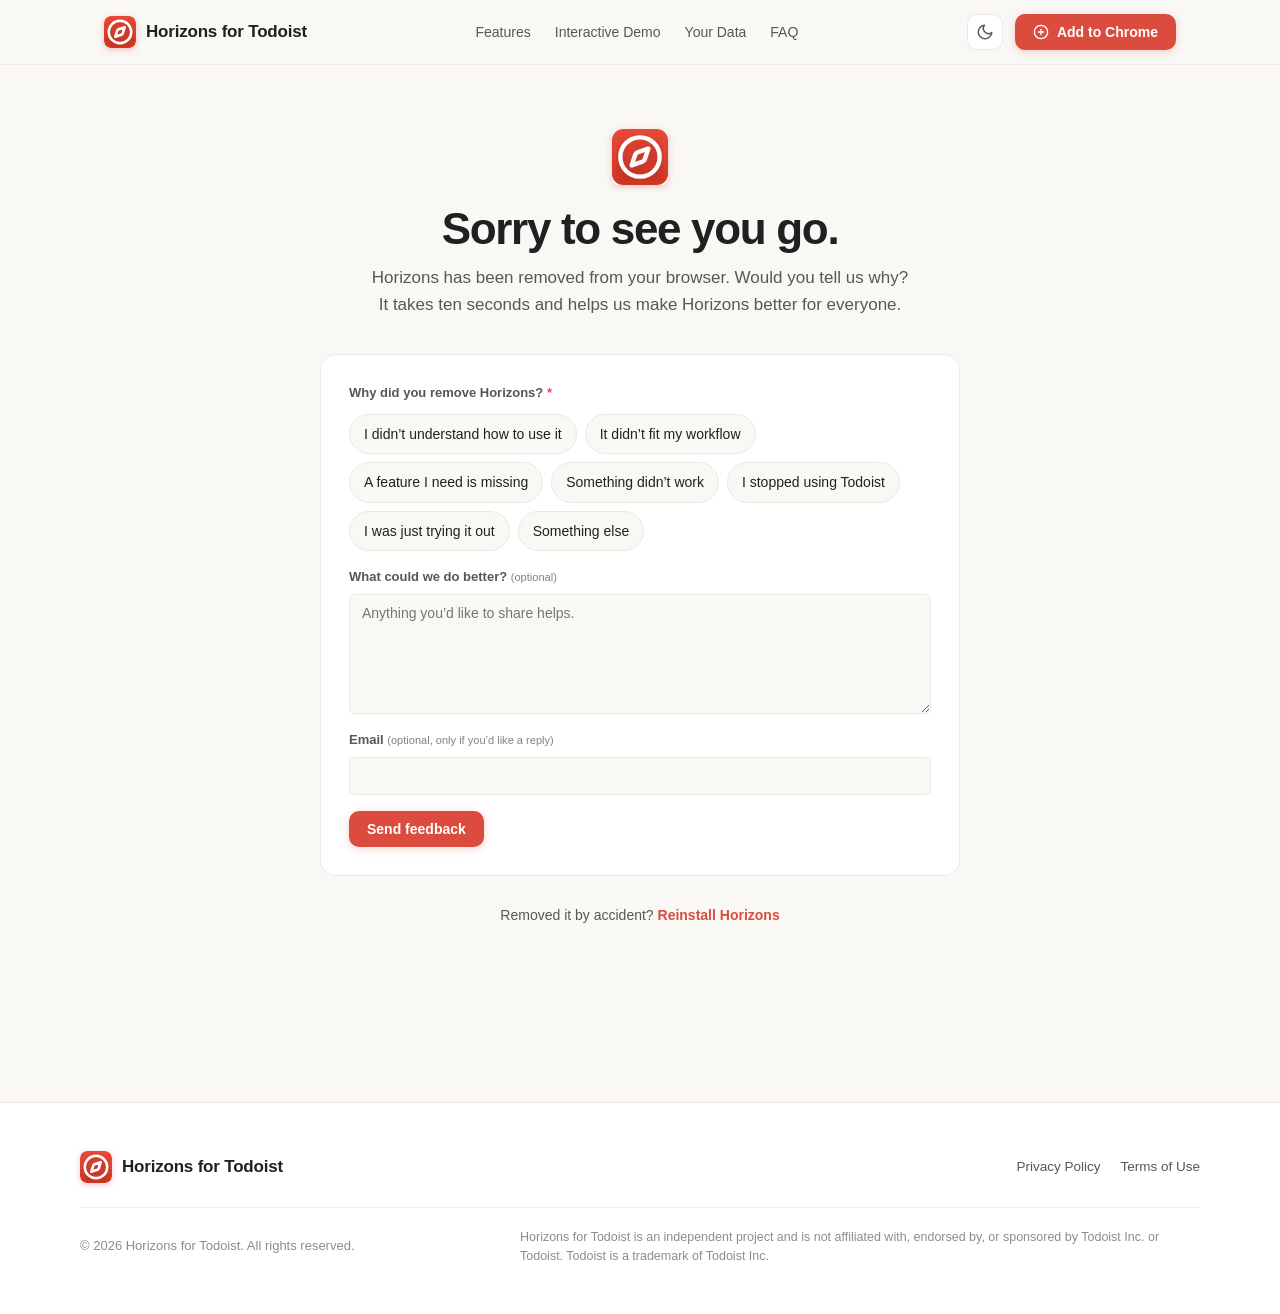
==== commit fffb456d: "Update Horizons website content and interactions Co-authored-by: Copilot <223556219+Copilot@users.no" ====
--- a/goodbye.html
+++ b/goodbye.html
@@ -8,7 +8,7 @@
   <title>Sorry to see you go: Horizons for Todoist</title>
   <meta name="description" content="Horizons for Todoist has been removed. Tell us why so we can make it better.">
   <meta name="robots" content="noindex, nofollow">
-  <link rel="stylesheet" href="style.css?v=20261005-j">
+  <link rel="stylesheet" href="style.css?v=20261005-k">
   <link rel="icon" type="image/svg+xml" href="assets/icon/icon.svg">
   <link rel="icon" type="image/png" sizes="32x32" href="assets/icon/32.png">
   <link rel="apple-touch-icon" href="assets/icon/128.png">
@@ -127,7 +127,7 @@
     <div class="goodbye-thanks" id="goodbye-thanks" hidden tabindex="-1">
       <span class="goodbye-thanks-check" aria-hidden="true"><svg viewBox="0 0 24 24"><path d="m6 12.5 4 4L18 8.5"></path></svg></span>
       <h2>Thank you.</h2>
-      <p>Your feedback goes straight to the person building Horizons. Every answer is read.</p>
+      <p>Your feedback helps us improve the extension.</p>
     </div>
 
     <p class="goodbye-reinstall">
@@ -154,7 +154,7 @@
       <div class="footer-bottom scroll-reveal">
         <p>&copy; 2026 Horizons for Todoist. All rights reserved.</p>
         <p class="disclaimer-text">
-          Horizons for Todoist is an independent project and is not affiliated with, endorsed by, or sponsored by Doist Ltd or Todoist. Todoist is a registered trademark of Doist Ltd.
+          Horizons for Todoist is an independent project and is not affiliated with, endorsed by, or sponsored by Todoist Inc. or Todoist. Todoist is a trademark of Todoist Inc.
         </p>
       </div>
     </div>
--- a/style.css
+++ b/style.css
@@ -718,7 +718,8 @@
   box-shadow: 0 2px 6px rgba(0, 0, 0, 0.06);
 }
 
-.mini-goal-row.is-linked-highlight {
+.mini-goal-row.is-linked-highlight,
+.mini-goal-row.is-linked-highlight:hover {
   border-color: var(--td-brand);
 }
 
@@ -728,6 +729,10 @@
 
 [data-theme="dark"] .mini-goal-row:hover {
   border-color: #444;
+}
+
+[data-theme="dark"] .mini-goal-row.is-linked-highlight:hover {
+  border-color: #de4c4a;
 }
 
 .mini-goal-left {
@@ -1404,6 +1409,12 @@
   background: var(--td-brand);
 }
 
+@media (prefers-reduced-motion: no-preference) {
+  .journey-progress-track > span {
+    transition: width 360ms cubic-bezier(0.22, 1, 0.36, 1);
+  }
+}
+
 .journey-year-progress .journey-progress-track {
   margin: 8px 0;
 }
@@ -1586,6 +1597,14 @@
   line-height: 1.6;
 }
 
+.faq-answer p {
+  margin: 0;
+}
+
+.faq-answer p + p {
+  margin-block-start: 1em;
+}
+
 .final-install {
   padding-top: 48px;
   padding-bottom: 72px;
@@ -1675,6 +1694,42 @@
 
 .legal-card .legal-section + .legal-section {
   margin-top: 32px;
+}
+
+.legal-section--work-in-progress {
+  padding: 18px;
+  border: 1px dashed #b7791f;
+  border-left: 4px solid #b7791f;
+  border-radius: var(--td-radius-md);
+  background: rgba(245, 158, 11, 0.08);
+}
+
+.legal-section--work-in-progress h2 {
+  display: flex;
+  flex-wrap: wrap;
+  align-items: center;
+  justify-content: space-between;
+  gap: 8px 12px;
+}
+
+.work-in-progress-badge {
+  padding: 4px 8px;
+  border: 1px solid #b7791f;
+  border-radius: var(--td-radius-pill);
+  background: #fff3cd;
+  color: #704214;
+  font-size: 11px;
+  font-weight: 800;
+  letter-spacing: 0.06em;
+  line-height: 1.2;
+}
+
+.legal-card .work-in-progress-note {
+  margin-bottom: 0;
+  padding: 10px 12px;
+  border-radius: var(--td-radius-sm);
+  background: rgba(245, 158, 11, 0.12);
+  color: var(--td-text-primary);
 }
 
 .legal-card p,
@@ -2050,7 +2105,8 @@
 /* Contact form */
 .contact-section {
   padding-top: 24px;
-  padding-bottom: 80px;
+  padding-bottom: 24px;
+  margin-bottom: 24px;
 }
 
 .contact-form {
@@ -2943,6 +2999,10 @@
   font-size: 16px;
 }
 
+.cta-zoom-perks {
+  margin-top: 16px;
+}
+
 @media (max-width: 760px) {
   .cta-zoom-map {
     width: 320px;
@@ -3007,3 +3067,46 @@
     animation: none;
   }
 }
+
+/* Optional horizon-line signature: remove this block to revert the motif. */
+.journey-demo,
+.cta-zoom {
+  --horizon-rail-muted: linear-gradient(
+    90deg,
+    rgba(220, 76, 62, 0.16),
+    rgba(220, 76, 62, 0.28) 52%,
+    rgba(225, 164, 84, 0.38)
+  );
+  --horizon-rail-active: linear-gradient(90deg, var(--td-brand), #e1a454);
+}
+
+.journey-connector {
+  height: 2px;
+  background: var(--horizon-rail-muted);
+}
+
+.journey-connector::after {
+  border-color: var(--td-brand);
+}
+
+.cta-zoom-step-line {
+  height: 2px;
+  background: var(--horizon-rail-muted);
+}
+
+.cta-zoom-step-line i {
+  background: var(--horizon-rail-active);
+}
+
+@media (max-width: 860px) {
+  .journey-connector {
+    width: 2px;
+    height: 24px;
+    background: linear-gradient(
+      180deg,
+      rgba(220, 76, 62, 0.16),
+      rgba(220, 76, 62, 0.28) 52%,
+      rgba(225, 164, 84, 0.38)
+    );
+  }
+}
